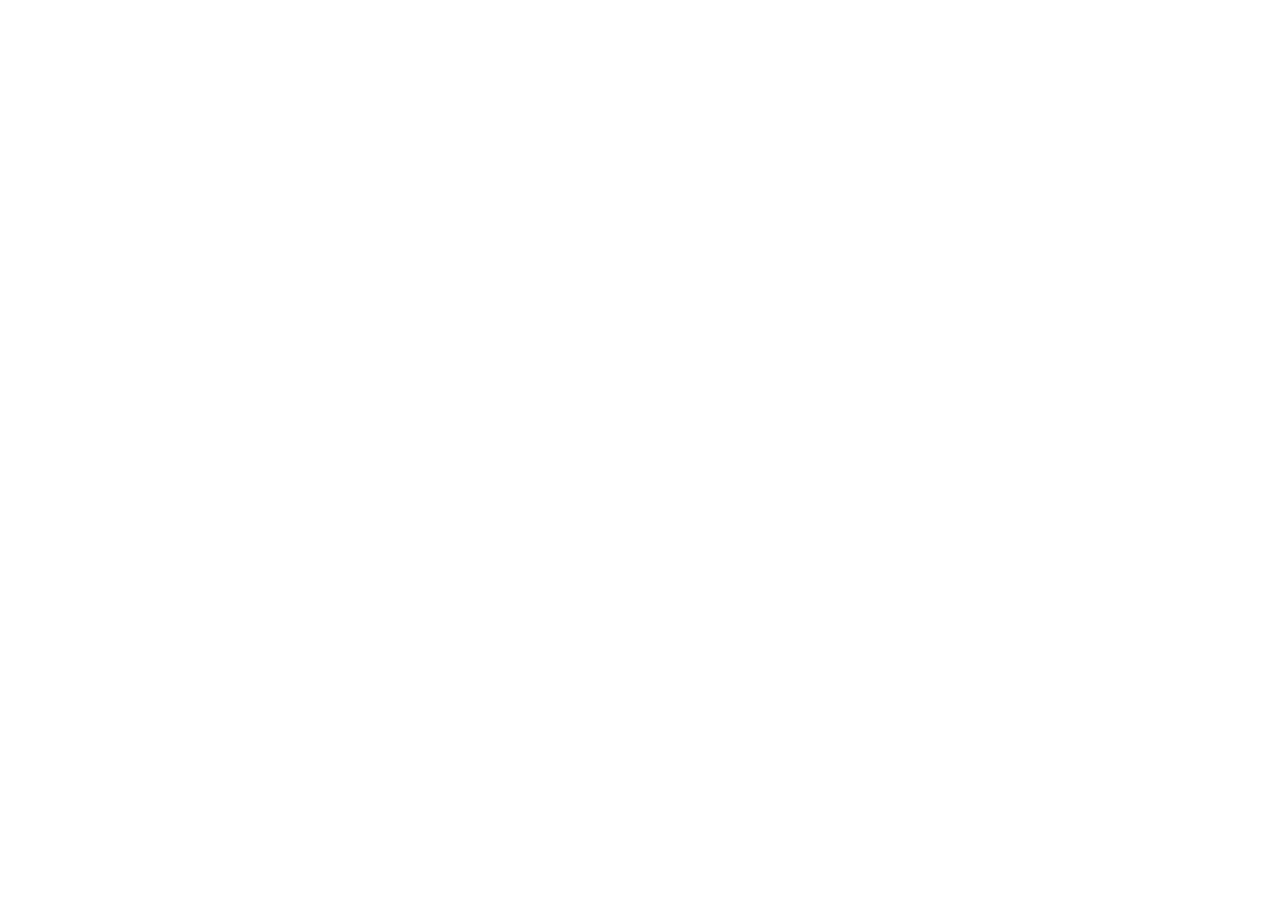
==== pages/index.html @ ac5fb2db "init commit" ====
<!DOCTYPE html>
<html lang="en">
<head>
    <meta charset="UTF-8">
    <meta name="viewport" content="width=device-width, initial-scale=1.0">
    <link rel="stylesheet" href="../styles/style.css">
    <script src="../script/app.js" defer></script>
    <title>Restaurant</title>
</head>
<body>
    <header>

    </header>
    
    

</body>
</html>
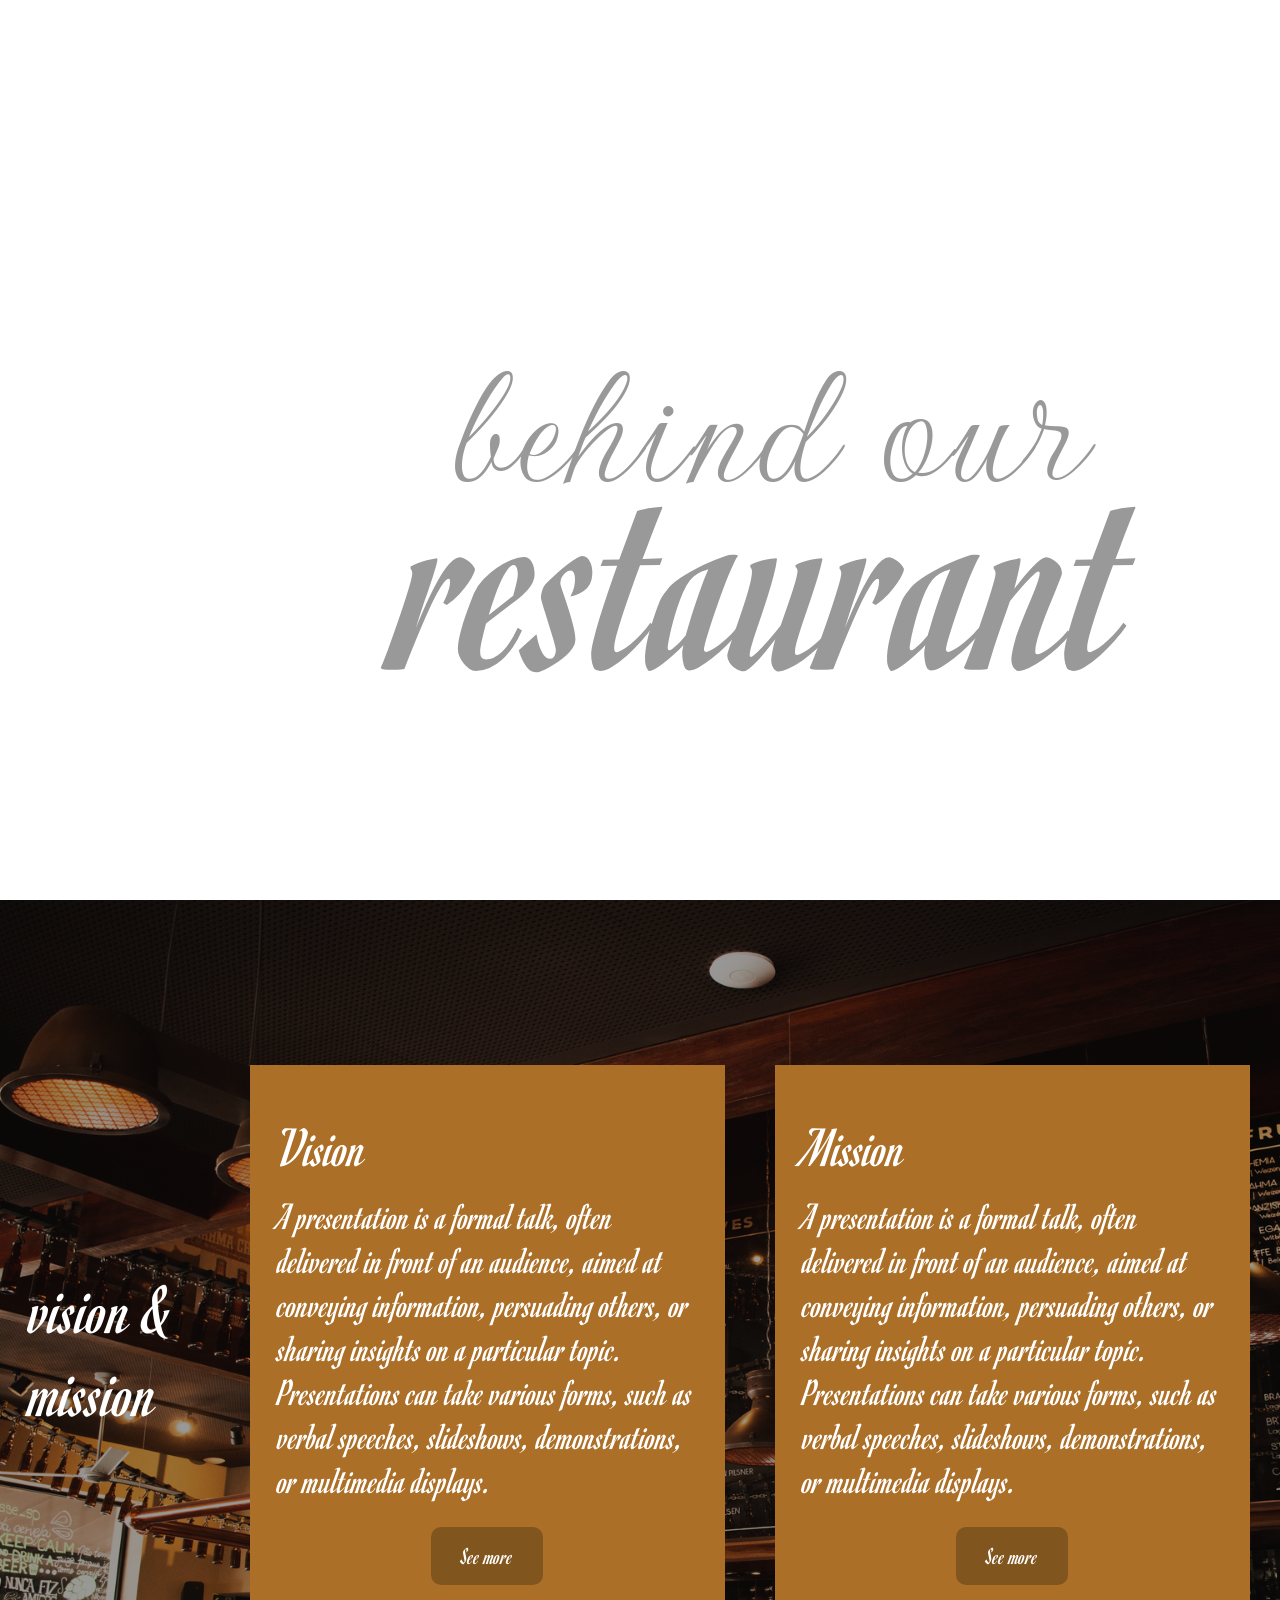
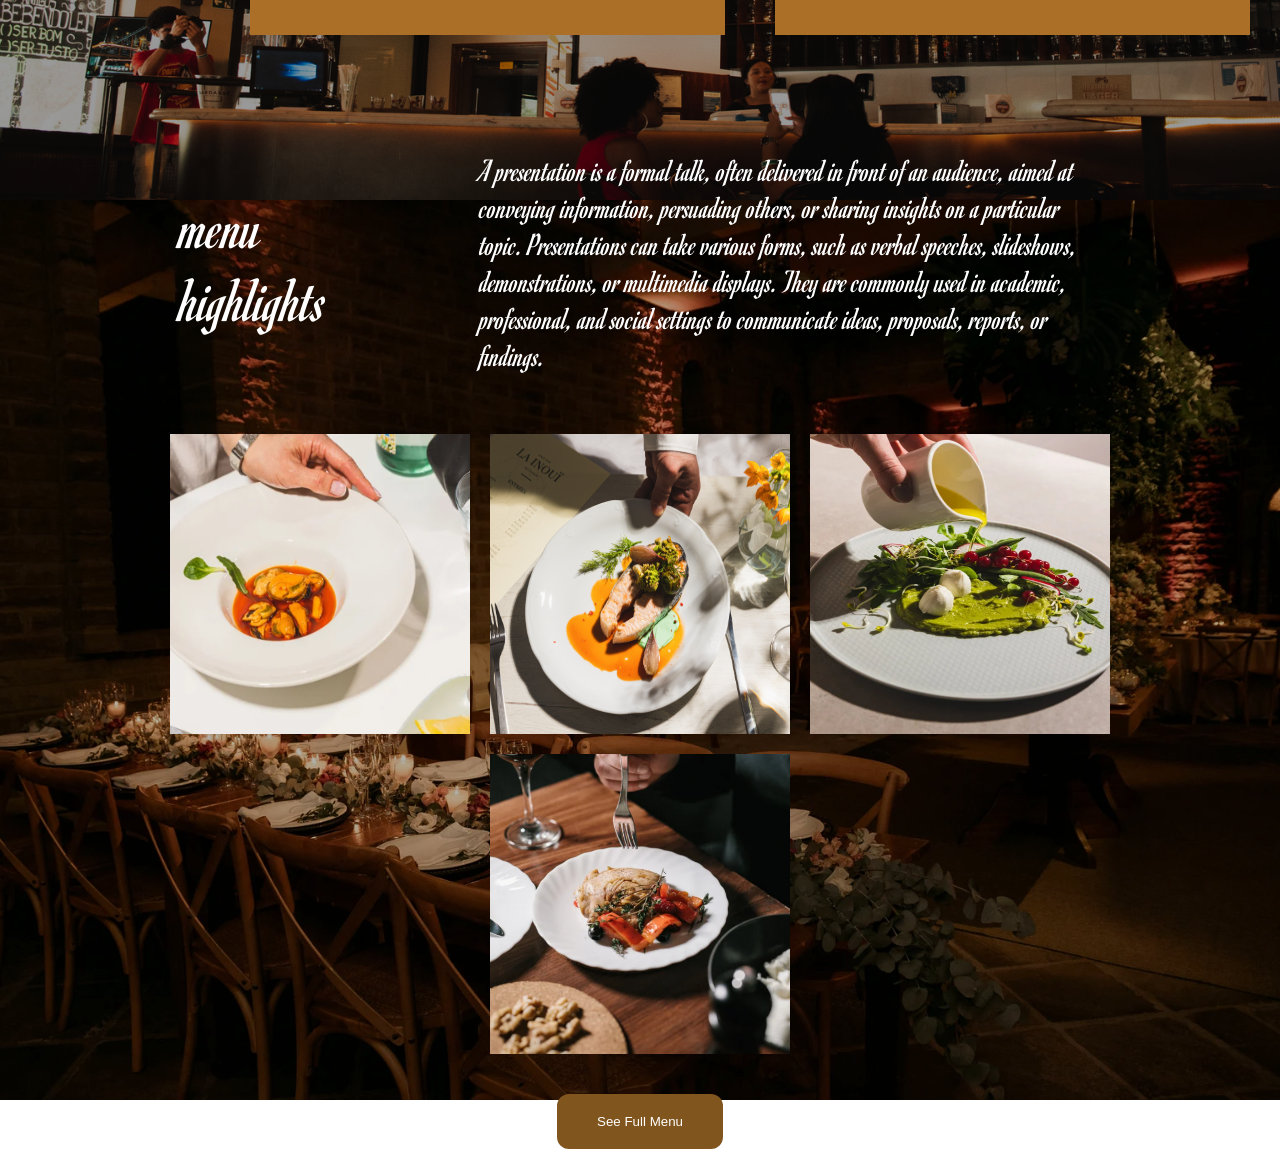
==== commit 71f27284: "added hero, aboutus, menu sections" ====
--- a/pages/index.html
+++ b/pages/index.html
@@ -1,18 +1,100 @@
-<!DOCTYPE html>
+<!doctype html>
 <html lang="en">
-<head>
-    <meta charset="UTF-8">
-    <meta name="viewport" content="width=device-width, initial-scale=1.0">
-    <link rel="stylesheet" href="../styles/style.css">
+  <head>
+    <meta charset="UTF-8" />
+    <meta name="viewport" content="width=device-width, initial-scale=1.0" />
+    <link rel="preconnect" href="https://fonts.googleapis.com" />
+    <link rel="preconnect" href="https://fonts.gstatic.com" crossorigin />
+    <link
+      href="https://fonts.googleapis.com/css2?family=Arvo:ital,wght@0,400;0,700;1,400;1,700&family=Caprasimo&family=Crimson+Text:ital,wght@0,400;0,600;0,700;1,400;1,600;1,700&family=Google+Sans:ital,opsz,wght@0,17..18,400..700;1,17..18,400..700&family=Gwendolyn:wght@400;700&family=Lobster&family=Montserrat:ital,wght@0,100..900;1,100..900&family=Open+Sans:ital,wght@0,300..800;1,300..800&family=Oswald:wght@200..700&family=Romanesco&family=Work+Sans:ital,wght@0,100..900;1,100..900&family=Zalando+Sans:ital,wght@0,200..900;1,200..900&display=swap"
+      rel="stylesheet"
+    />
+    <link rel="preconnect" href="https://fonts.googleapis.com" />
+    <link rel="preconnect" href="https://fonts.gstatic.com" crossorigin />
+    <link
+      href="https://fonts.googleapis.com/css2?family=Arvo:ital,wght@0,400;0,700;1,400;1,700&family=Caprasimo&family=Crimson+Text:ital,wght@0,400;0,600;0,700;1,400;1,600;1,700&family=Google+Sans:ital,opsz,wght@0,17..18,400..700;1,17..18,400..700&family=Gwendolyn:wght@400;700&family=Iosevka+Charon+Mono:ital,wght@0,300;0,400;0,500;0,700;1,300;1,400;1,500;1,700&family=Lobster&family=Montserrat:ital,wght@0,100..900;1,100..900&family=Open+Sans:ital,wght@0,300..800;1,300..800&family=Oswald:wght@200..700&family=Romanesco&family=Work+Sans:ital,wght@0,100..900;1,100..900&family=Zalando+Sans:ital,wght@0,200..900;1,200..900&display=swap"
+      rel="stylesheet"
+    />
+    <link rel="stylesheet" href="../styles/style.css" />
     <script src="../script/app.js" defer></script>
     <title>Restaurant</title>
-</head>
-<body>
+  </head>
+  <body>
     <header>
+      <div class="title-div">
+        <img
+          src="../assets/images/Untitled design (2)-Photoroom.png"
+          alt="logo"
+        />
+        <h1>Rimberio Restaurant</h1>
+      </div>
 
+      <div class="nav-div">
+        <a href="./index.html">Home</a>
+        <a href="./about.html">About us</a>
+        <a href="./services.html">Service</a>
+        <a href="./menu.html">Menu</a>
+        <a href="./cart.html">cart</a>
+        <a href="./login.html">Login</a>
+      </div>
     </header>
-    
-    
 
-</body>
-</html>+    <main class="main">
+      <section class="hero-sec">
+        <h1>behind our</h1>
+        <p>restaurant</p>
+      </section>
+
+      <section class="about-sec">
+        <h1>vision & mission</h1>
+        <div class="vision-div">
+          <h2>Vision</h2>
+          <p>
+            A presentation is a formal talk, often delivered in front of an
+            audience, aimed at conveying information, persuading others, or
+            sharing insights on a particular topic. Presentations can take
+            various forms, such as verbal speeches, slideshows, demonstrations,
+            or multimedia displays.
+          </p>
+          <div class="button-div">
+          <a href="/pages/about.html"><button>See more</button></a>
+          </div>
+        </div>
+
+        <div class="mission-div">
+          <h2>Mission</h2>
+          <p>
+            A presentation is a formal talk, often delivered in front of an
+            audience, aimed at conveying information, persuading others, or
+            sharing insights on a particular topic. Presentations can take
+            various forms, such as verbal speeches, slideshows, demonstrations,
+            or multimedia displays.
+          </p>
+          <div class="button-div">
+          <a href="/pages/about.html"><button>See more</button></a>
+          </div>
+        </div>
+
+      </section>
+
+      <section class="menu-sec">
+        <div class="text-div">
+          <h1>menu highlights</h1>
+          <p>A presentation is a formal talk, often delivered in front of an audience, aimed at conveying information, persuading others, or sharing insights on a particular topic. Presentations can take various forms, such as verbal speeches, slideshows, demonstrations, or multimedia displays. They are commonly used in academic, professional, and social settings to communicate ideas, proposals, reports, or findings.</p>
+        </div>
+
+        <div class="img-div">
+          <img src="../assets/images/food2.png" alt="food">
+          <img src="../assets/images/food3.png" alt="food">
+          <img src="../assets/images/food4.png" alt="food">
+          <img src="../assets/images/food5.png" alt="food">
+        </div>
+
+        <a href="./menu.html"><button>See Full Menu</button></a>
+
+      </section>
+    </main>
+
+    <footer></footer>
+  </body>
+</html>
--- a/styles/style.css
+++ b/styles/style.css
@@ -0,0 +1,329 @@
+:root {
+  font-size: 16px;
+}
+
+* {
+  padding: 0;
+  margin: 0;
+  box-sizing: border-box;
+}
+
+body {
+  width: 100%;
+  height: 100vh;
+}
+
+/* #region header style */
+header {
+  width: 100%;
+  height: 15%;
+  display: flex;
+  justify-content: space-between;
+  align-items: center;
+  padding-top: 80px;
+  position: absolute;
+  top: 0;
+  z-index: 999;
+}
+
+body header .title-div {
+  width: 30%;
+  display: flex;
+  justify-content: center;
+  align-items: center;
+}
+
+body header .title-div img {
+  width: 13%;
+  height: 13%;
+  margin-right: 10px;
+  min-width: 50px;
+}
+
+body header .title-div h1 {
+  color: white;
+  width: 100px;
+  font-size: 2rem;
+  font-family: "Romanesco", cursive;
+  font-weight: 400;
+  font-style: normal;
+}
+
+body header .nav-div {
+  display: flex;
+  justify-content: center;
+  align-items: center;
+  margin-right: 10%;
+  gap: 30px;
+}
+
+body header .nav-div a {
+  color: white;
+  text-decoration: none;
+  cursor: pointer;
+  font-size: 2rem;
+  font-family: "Romanesco", cursive;
+  font-weight: 400;
+  font-style: normal;
+}
+
+/* #endregion */
+
+/* #region hero-section */
+main .hero-sec {
+  width: 100%;
+  height: 100vh;
+  position: relative;
+  top: 0;
+  background-image: url(../assets/images/Untitled\ design.png);
+  background-size: cover;
+  background-position: center;
+  filter: brightness(60%);
+  display: flex;
+  flex-direction: column;
+  align-items: center;
+  justify-content: end;
+  padding-bottom: 300px;
+  padding-left: 20%;
+}
+
+main .hero-sec h1 {
+  width: 62%;
+  color: white;
+  font-size: clamp(7rem, 15vw, 13rem);
+
+  font-family: "Gwendolyn", cursive;
+  font-weight: 400;
+  font-style: normal;
+  min-width: 400px;
+}
+
+main .hero-sec p {
+  color: white;
+  font-size: clamp(12rem, 23vw, 32rem);
+  font-family: "Romanesco", cursive;
+  font-weight: 400;
+  font-style: normal;
+  line-height: 0.2;
+}
+
+/* #endregion */
+
+/* #region about-section */
+main .about-sec {
+  position: relative;
+  color: white;
+  display: flex;
+  justify-content: center;
+  align-items: center;
+  height: 100vh;
+  gap: 50px;
+  padding: 0 30px;
+}
+
+main .about-sec::before {
+  width: 100%;
+  height: 100vh;
+  content: "";
+  position: absolute;
+  inset: 0;
+  background-image: url(../assets/images/Untitled\ design\ \(3\)\ \(1\).png);
+  background-size: cover;
+  background-position: center;
+  filter: brightness(60%);
+  z-index: -1;
+}
+
+main .about-sec h1 {
+  font-family: "Romanesco", cursive;
+  font-weight: 400;
+  font-style: normal;
+  width: 180px;
+  min-width: 140px;
+  font-size: 4.5rem;
+}
+
+main .about-sec .vision-div {
+  max-height: 870px;
+  width: 500px;
+  background-color: #ab6f27;
+  padding: 50px 28px;
+}
+
+main .about-sec .vision-div h2 {
+  margin-bottom: 15px;
+  font-size: 3.5rem;
+  font-family: "Romanesco", cursive;
+  font-weight: 400;
+  font-style: normal;
+}
+
+main .about-sec .vision-div p {
+  font-size: 2.4rem;
+  font-family: "Romanesco", cursive;
+  font-weight: 400;
+  font-style: normal;
+}
+
+main .about-sec .vision-div .button-div {
+  width: 100%;
+  display: flex;
+  align-items: center;
+  justify-content: center;
+  padding-top: 25px;
+}
+
+main .about-sec .vision-div button {
+  background-color: #81551e;
+  border: none;
+  color: white;
+  cursor: pointer;
+  padding: 15px 30px;
+  border-radius: 10px;
+  font-family: "Romanesco", cursive;
+  font-weight: 400;
+  font-style: normal;
+  font-size: 1.5rem;
+}
+
+main .about-sec .vision-div button:hover {
+  background-color: #63431c;
+  scale: 1.1;
+  transition: all 0.4s;
+}
+
+main .about-sec .mission-div {
+  width: 500px;
+  background-color: #ab6f27;
+  padding: 50px 28px;
+}
+
+main .about-sec .mission-div button {
+  background-color: #81551e;
+  border: none;
+  color: white;
+  cursor: pointer;
+  padding: 15px 30px;
+  border-radius: 10px;
+  font-family: "Romanesco", cursive;
+  font-weight: 400;
+  font-style: normal;
+  font-size: 1.5rem;
+}
+
+main .about-sec .mission-div .button-div {
+  width: 100%;
+  display: flex;
+  align-items: center;
+  justify-content: center;
+  padding-top: 25px;
+}
+
+main .about-sec .mission-div button:hover {
+  background-color: #63431c;
+  scale: 1.1;
+  transition: all 0.4s;
+}
+
+main .about-sec .mission-div h2 {
+  margin-bottom: 15px;
+  font-size: 3.5rem;
+  font-family: "Romanesco", cursive;
+  font-weight: 400;
+  font-style: normal;
+}
+
+main .about-sec .mission-div p {
+  font-size: 2.4rem;
+  font-family: "Romanesco", cursive;
+  font-weight: 400;
+  font-style: normal;
+}
+
+/* #endregion */
+
+/* #region menu-section */
+main .menu-sec {
+  position: relative;
+  color: white;
+  width: 100%;
+  height: 100vh;
+  display: flex;
+  flex-direction: column;
+  justify-content: center;
+  align-items: center;
+  padding: 0 20px;
+}
+
+main .menu-sec::before {
+  content: "";
+  position: absolute;
+  inset: 0;
+  background-image: url(../assets/images/s2\ \(1\).webp);
+  background-size: cover;
+  background-position: center;
+  filter: brightness(70%);
+  z-index: -1;
+}
+
+main .menu-sec .img-div img {
+  width: 300px;
+  height: 300px;
+  max-width: 400px;
+}
+
+main .menu-sec .text-div {
+  width: 100%;
+display: flex;
+justify-content: center;
+align-items: center;
+margin-bottom: 60px;
+gap: 200px ;
+}
+
+main .menu-sec .text-div h1 {
+  color: white;
+  width: 100px;
+  font-size: 4rem;
+  font-family: "Romanesco", cursive;
+  font-weight: 400;
+  font-style: normal;
+ 
+}
+
+
+main .menu-sec .text-div p {
+  width: 50%;
+  font-family: "Romanesco", cursive;
+  font-weight: 400;
+  font-style: normal;
+  font-size: 2rem;
+}
+
+main .menu-sec .img-div {
+  display: flex;
+  align-items: center;
+  justify-content: center;  
+  flex-wrap: wrap;
+  gap: 20px ;
+  margin-bottom: 40px;
+}
+
+main .menu-sec button {
+  background-color: #81551e;
+  border: none;
+  cursor: pointer;
+  padding: 20px 40px;
+  border-radius: 12px;
+  color: white;
+}
+
+main .menu-sec button:hover {
+  background-color: #63431c;
+  scale: 1.1;
+  transition: all 0.4s;
+}
+
+
+
+/* #endregion */
